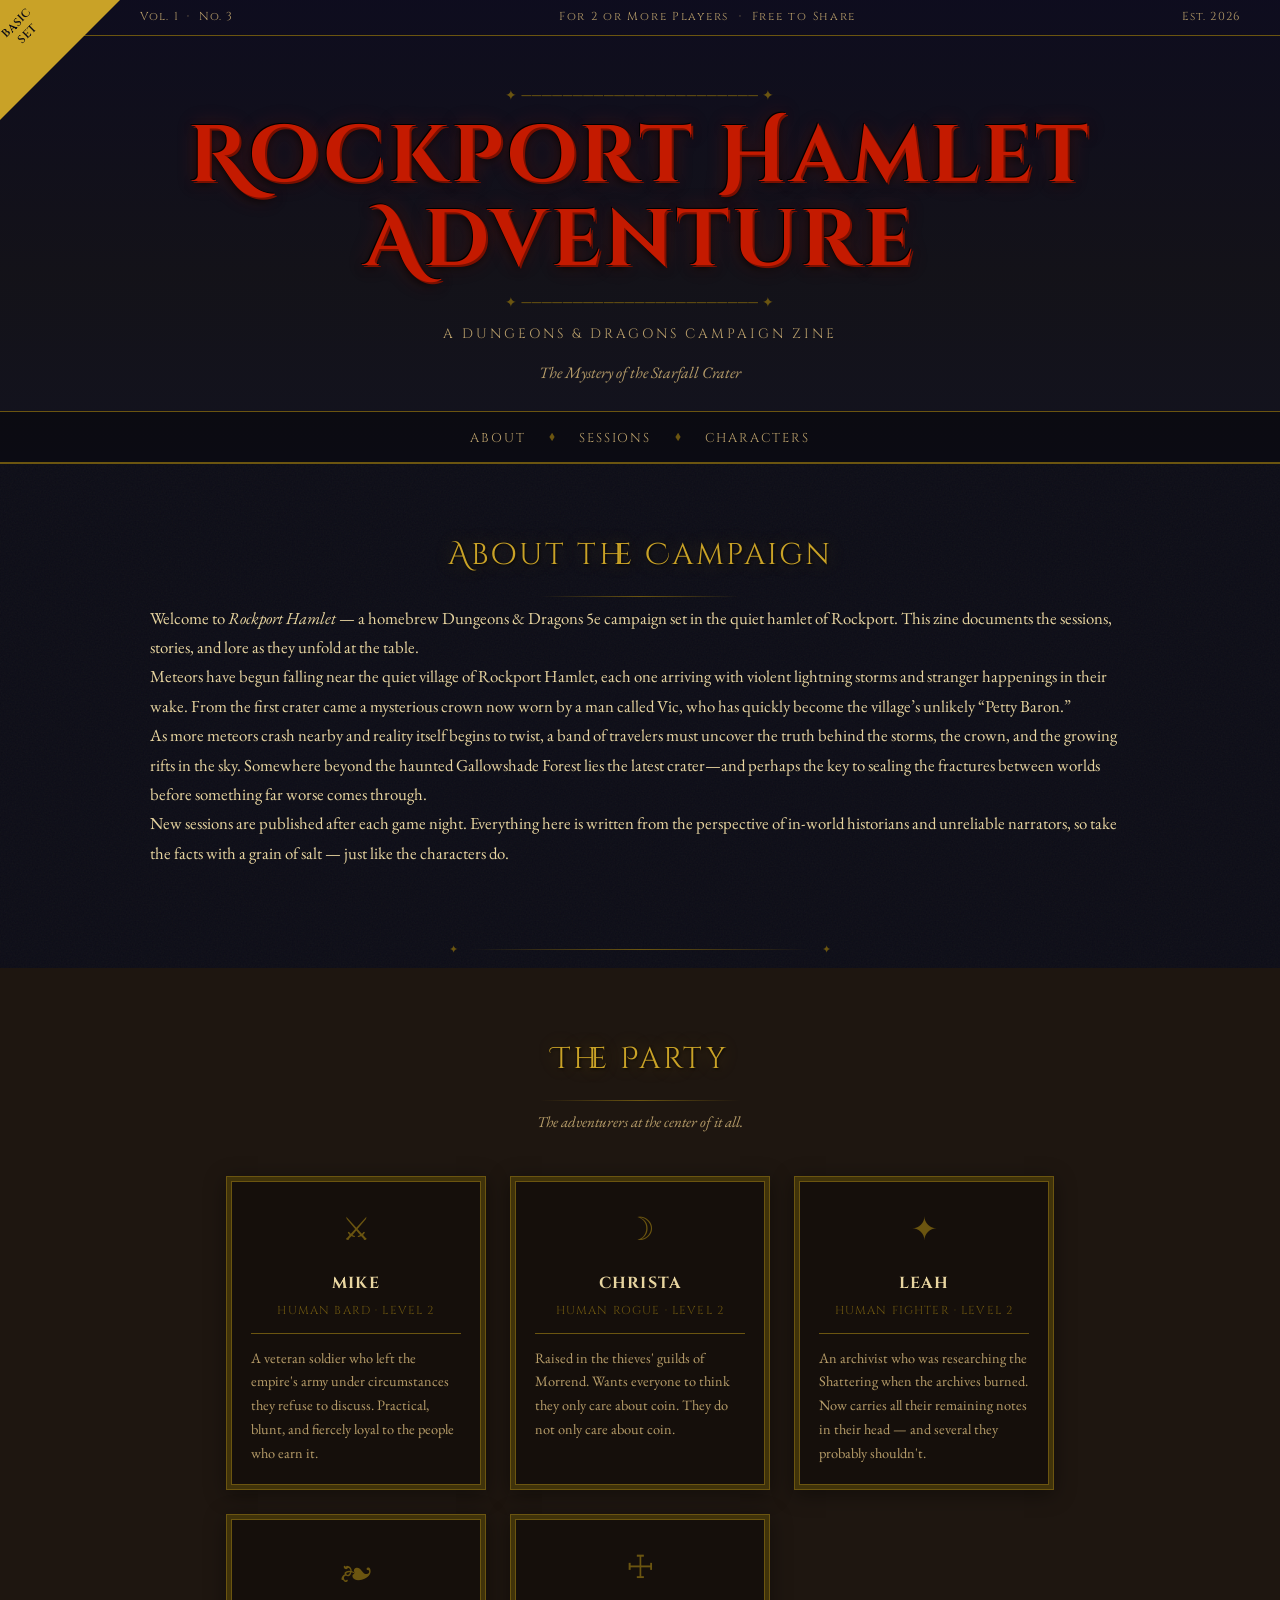
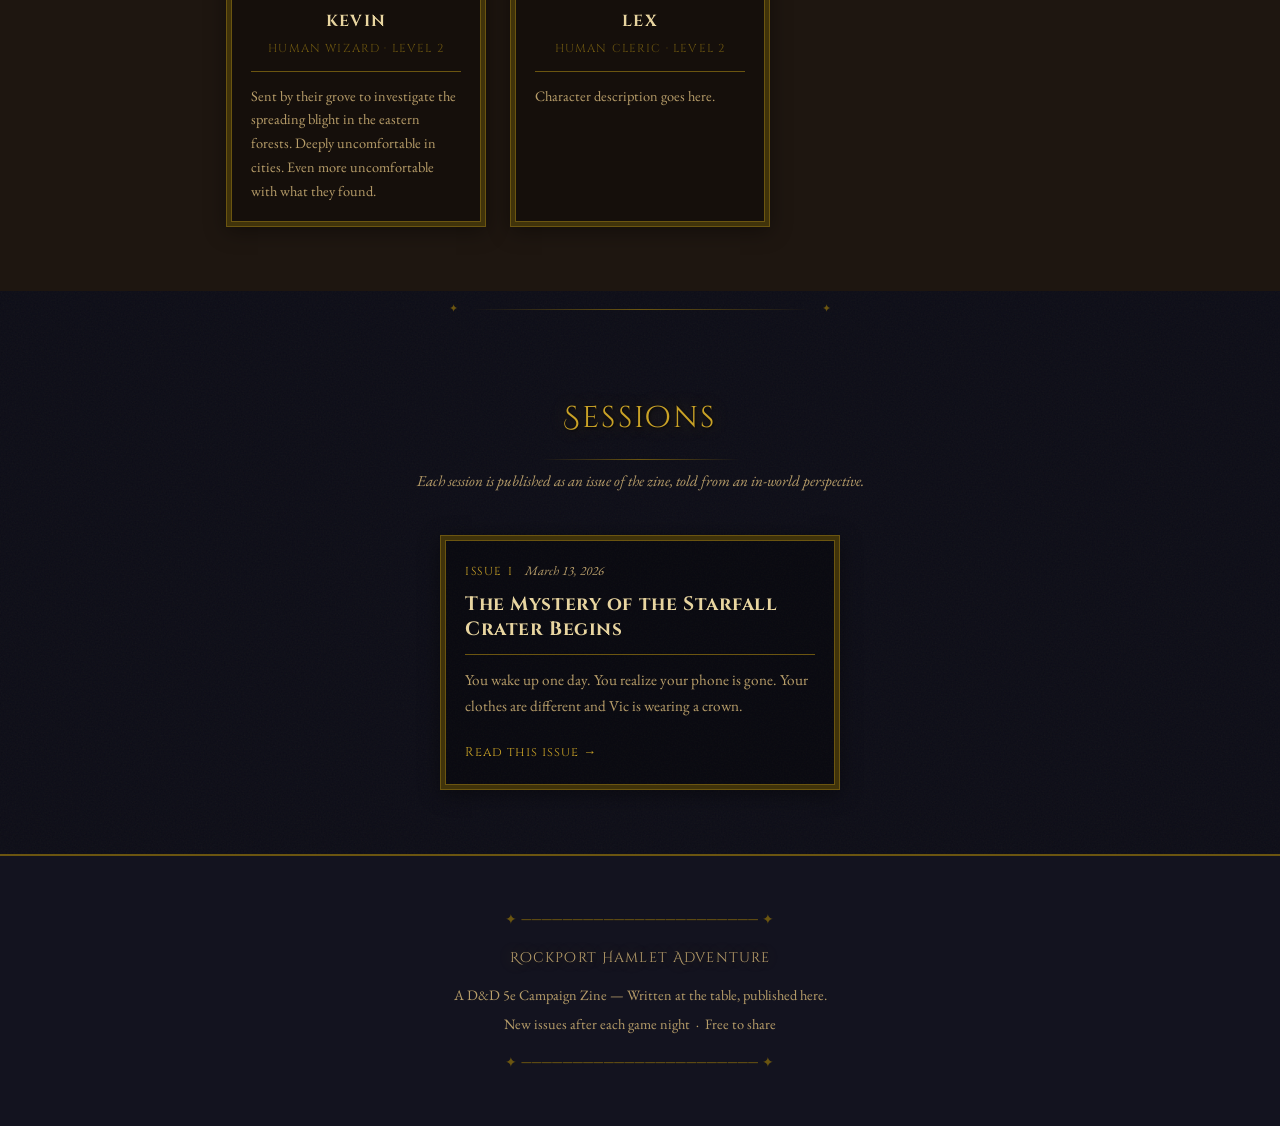
==== index.html @ 9b8cdf75 "Initial commit — Rockport Hamlet Adventure zine site Co-Authored-By: Claude Sonnet 4.6 <noreply@anth" ====
<!DOCTYPE html>
<html lang="en">
<head>
  <meta charset="UTF-8" />
  <meta name="viewport" content="width=device-width, initial-scale=1.0" />
  <title>Rockport Hamlet Adventure</title>
  <link rel="preconnect" href="https://fonts.googleapis.com" />
  <link rel="preconnect" href="https://fonts.gstatic.com" crossorigin />
  <link href="https://fonts.googleapis.com/css2?family=Cinzel+Decorative:wght@400;700;900&family=Cinzel:wght@400;600&family=EB+Garamond:ital,wght@0,400;0,500;1,400&display=swap" rel="stylesheet" />
  <link rel="stylesheet" href="style.css" />
</head>
<body>

  <!-- ── MASTHEAD ─────────────────────────────────────── -->
  <header class="masthead" id="top">

    <div class="masthead-corner-banner">
      <span>Basic<br>Set</span>
    </div>

    <div class="masthead-topbar">
      <span>Vol. 1 &nbsp;·&nbsp; No. 3</span>
      <span class="topbar-center">For 2 or More Players &nbsp;·&nbsp; Free to Share</span>
      <span>Est. 2026</span>
    </div>

    <div class="masthead-title-wrap">
      <div class="masthead-ornament">✦ ─────────────────────── ✦</div>
      <h1 class="masthead-title">Rockport Hamlet Adventure</h1>
      <div class="masthead-ornament">✦ ─────────────────────── ✦</div>
      <p class="masthead-sub">A Dungeons &amp; Dragons Campaign Zine</p>
      <p class="masthead-tagline"><em>The Mystery of the Starfall Crater</em></p>
    </div>

    <nav class="masthead-nav" aria-label="Main navigation">
      <ul>
        <li><a href="#about">About</a></li>
        <li class="nav-sep" aria-hidden="true">◆</li>
        <li><a href="#sessions">Sessions</a></li>
        <li class="nav-sep" aria-hidden="true">◆</li>
        <li><a href="#characters">Characters</a></li>
      </ul>
      <button class="nav-toggle" aria-label="Toggle menu" aria-expanded="false">☰ Menu</button>
    </nav>

  </header>

  <!-- ── ABOUT ─────────────────────────────────────────── -->
  <section id="about" class="section">
    <div class="container section-inner">
      <h2 class="section-title">About the Campaign</h2>
      <div class=”about-grid”>
        <div class=”about-text”>
          <p>Welcome to <em>Rockport Hamlet</em> — a homebrew Dungeons &amp; Dragons 5e campaign set in the quiet hamlet of Rockport. This zine documents the sessions, stories, and lore as they unfold at the table.</p>
          <p>Meteors have begun falling near the quiet village of Rockport Hamlet, each one arriving with violent lightning storms and stranger happenings in their wake. From the first crater came a mysterious crown now worn by a man called Vic, who has quickly become the village’s unlikely “Petty Baron.”</p>
          <p>As more meteors crash nearby and reality itself begins to twist, a band of travelers must uncover the truth behind the storms, the crown, and the growing rifts in the sky. Somewhere beyond the haunted Gallowshade Forest lies the latest crater—and perhaps the key to sealing the fractures between worlds before something far worse comes through.</p>
          <p>New sessions are published after each game night. Everything here is written from the perspective of in-world historians and unreliable narrators, so take the facts with a grain of salt — just like the characters do.</p>
        </div>
      </div>
    </div>
  </section>

  <div class="section-divider">
    <span>✦</span>
    <span class="divider-line"></span>
    <span>✦</span>
  </div>

  <!-- ── CHARACTERS ─────────────────────────────────────── -->
  <section id="characters" class="section section--alt">
    <div class="container section-inner">
      <h2 class="section-title">The Party</h2>
      <p class="section-subtitle">The adventurers at the center of it all.</p>
      <div class="characters-grid">

        <div class="character-card">
          <div class="card-inner">
            <div class="character-avatar" aria-hidden="true">⚔</div>
            <h3>Mike</h3>
            <p class="character-class">Human Bard · Level 2</p>
            <div class="card-rule"></div>
            <p>A veteran soldier who left the empire's army under circumstances they refuse to discuss. Practical, blunt, and fiercely loyal to the people who earn it.</p>
          </div>
        </div>

        <div class="character-card">
          <div class="card-inner">
            <div class="character-avatar" aria-hidden="true">☽</div>
            <h3>Christa</h3>
            <p class="character-class">Human Rogue · Level 2</p>
            <div class="card-rule"></div>
            <p>Raised in the thieves' guilds of Morrend. Wants everyone to think they only care about coin. They do not only care about coin.</p>
          </div>
        </div>

        <div class="character-card">
          <div class="card-inner">
            <div class="character-avatar" aria-hidden="true">✦</div>
            <h3>Leah</h3>
            <p class="character-class">Human Fighter · Level 2</p>
            <div class="card-rule"></div>
            <p>An archivist who was researching the Shattering when the archives burned. Now carries all their remaining notes in their head — and several they probably shouldn't.</p>
          </div>
        </div>

        <div class="character-card">
          <div class="card-inner">
            <div class="character-avatar" aria-hidden="true">❧</div>
            <h3>Kevin</h3>
            <p class="character-class">Human Wizard · Level 2</p>
            <div class="card-rule"></div>
            <p>Sent by their grove to investigate the spreading blight in the eastern forests. Deeply uncomfortable in cities. Even more uncomfortable with what they found.</p>
          </div>
        </div>

        <div class="character-card">
          <div class="card-inner">
            <div class="character-avatar" aria-hidden="true">☩</div>
            <h3>Lex</h3>
            <p class="character-class">Human Cleric · Level 2</p>
            <div class="card-rule"></div>
            <p>Character description goes here.</p>
          </div>
        </div>

      </div>
    </div>
  </section>

  <div class="section-divider">
    <span>✦</span>
    <span class="divider-line"></span>
    <span>✦</span>
  </div>

  <!-- ── SESSIONS ─────────────────────────────────────── -->
  <section id="sessions" class="section">
    <div class="container section-inner">
      <h2 class="section-title">Sessions</h2>
      <p class="section-subtitle">Each session is published as an issue of the zine, told from an in-world perspective.</p>

      <div class="sessions-grid">

        <article class="session-card" id="session-1">
          <div class="card-inner">
            <div class="session-meta">
              <span class="issue-badge">Issue I</span>
              <time datetime="2026-03-13">March 13, 2026</time>
            </div>
            <h3><a href="session-1.html">The Mystery of the Starfall Crater Begins</a></h3>
            <div class="card-rule"></div>
            <p>You wake up one day. You realize your phone is gone. Your clothes are different and Vic is wearing a crown.</p>
            <a href="session-1.html" class="session-link">Read this issue →</a>
          </div>
        </article>

      </div>
    </div>
  </section>

  <!-- ── FOOTER ─────────────────────────────────────────── -->
  <footer class="site-footer">
    <div class="container">
      <div class="footer-ornament">✦ ─────────────────────── ✦</div>
      <p class="footer-title">Rockport Hamlet Adventure</p>
      <p>A D&amp;D 5e Campaign Zine &mdash; Written at the table, published here.</p>
      <p class="footer-sub">New issues after each game night &nbsp;·&nbsp; Free to share</p>
      <div class="footer-ornament">✦ ─────────────────────── ✦</div>
    </div>
  </footer>

  <script src="script.js"></script>
</body>
</html>
---- style.css ----
/* ── TOKENS ────────────────────────────────────────────── */
:root {
  /* Dungeon palette — drawn from the TSR box art */
  --dungeon:       #0c0c16;   /* deep cave black-blue */
  --dungeon-mid:   #13131f;   /* stone walls */
  --dungeon-lit:   #1c1c30;   /* torchlit stone */
  --dungeon-warm:  #1e1610;   /* warm stone near fire */

  --parchment:     #e8d5a0;   /* aged text */
  --parchment-dim: #b89e6a;   /* faded parchment */

  --gold:          #c9a227;   /* treasure gold */
  --gold-bright:   #f0d060;   /* bright gold highlight */
  --gold-dim:      #6b5510;   /* dark gold for borders */

  --red:           #c41a00;   /* dragon red — title color */
  --red-bright:    #e83010;   /* brighter red */
  --red-dim:       #7a1000;   /* dark red */

  --steel:         #7a8fa8;   /* knight armor blue-grey */
  --stone:         #3a3a50;   /* stone grey */

  --font-display: 'Cinzel Decorative', 'Palatino Linotype', serif;
  --font-heading: 'Cinzel', 'Palatino Linotype', serif;
  --font-body:    'EB Garamond', 'Palatino Linotype', serif;

  --max-width: 1060px;
  --nav-height: 46px;

  /* Gold border shorthand */
  --border-gold: 1px solid var(--gold-dim);
}

/* ── RESET ─────────────────────────────────────────────── */
*, *::before, *::after { box-sizing: border-box; margin: 0; padding: 0; }

html {
  scroll-behavior: smooth;
  scroll-padding-top: calc(var(--nav-height) + 8px);
}

body {
  font-family: var(--font-body);
  font-size: 1.05rem;
  line-height: 1.75;
  color: var(--parchment);
  background-color: var(--dungeon);
  /* Subtle stone texture */
  background-image: url("data:image/svg+xml,%3Csvg xmlns='http://www.w3.org/2000/svg' width='400' height='400'%3E%3Cfilter id='n'%3E%3CfeTurbulence type='fractalNoise' baseFrequency='0.65' numOctaves='4' stitchTiles='stitch'/%3E%3C/filter%3E%3Crect width='400' height='400' filter='url(%23n)' opacity='0.04'/%3E%3C/svg%3E");
}

a { color: var(--gold); text-decoration: none; }
a:hover { color: var(--gold-bright); text-decoration: underline; }

em { font-style: italic; color: inherit; }

/* ── UTILITIES ─────────────────────────────────────────── */
.container {
  max-width: var(--max-width);
  margin-inline: auto;
  padding-inline: clamp(1rem, 5vw, 2.5rem);
}

/* ── MASTHEAD ──────────────────────────────────────────── */
.masthead {
  background: var(--dungeon-mid);
  border-bottom: 2px solid var(--gold-dim);
  position: relative;
  overflow: hidden;
}

/* Stone gradient overlay at the top */
.masthead::before {
  content: '';
  position: absolute;
  inset: 0;
  background: linear-gradient(180deg,
    rgba(12, 10, 30, 0.7) 0%,
    rgba(20, 16, 10, 0.3) 60%,
    transparent 100%);
  pointer-events: none;
}

/* ── Corner banner — "Basic Set" diagonal ──────────────── */
.masthead-corner-banner {
  position: absolute;
  top: 0;
  left: 0;
  width: 120px;
  height: 120px;
  overflow: hidden;
  z-index: 10;
}

.masthead-corner-banner::before {
  content: '';
  position: absolute;
  top: 0; left: 0;
  width: 0; height: 0;
  border-style: solid;
  border-width: 120px 120px 0 0;
  border-color: var(--gold) transparent transparent transparent;
}

.masthead-corner-banner span {
  position: absolute;
  top: 14px;
  left: 4px;
  font-family: var(--font-heading);
  font-size: 0.7rem;
  font-weight: 600;
  letter-spacing: 0.05em;
  color: var(--dungeon);
  transform: rotate(-45deg);
  transform-origin: center center;
  text-align: center;
  line-height: 1.3;
  white-space: nowrap;
  text-transform: uppercase;
}

/* ── Top info bar ──────────────────────────────────────── */
.masthead-topbar {
  display: flex;
  justify-content: space-between;
  align-items: center;
  padding: 0.45rem clamp(1rem, 5vw, 2.5rem) 0.45rem 140px;
  font-family: var(--font-heading);
  font-size: 0.72rem;
  letter-spacing: 0.1em;
  color: var(--parchment-dim);
  border-bottom: 1px solid var(--gold-dim);
  position: relative;
  z-index: 2;
}

.topbar-center { letter-spacing: 0.15em; }

/* ── Big title ─────────────────────────────────────────── */
.masthead-title-wrap {
  text-align: center;
  padding: 2.5rem clamp(1rem, 5vw, 2.5rem) 1.5rem;
  position: relative;
  z-index: 2;
}

.masthead-ornament {
  font-size: 0.85rem;
  letter-spacing: 0.05em;
  color: var(--gold-dim);
  margin: 0.5rem 0;
  user-select: none;
}

.masthead-title {
  font-family: var(--font-display);
  font-size: clamp(2.4rem, 7vw, 5rem);
  font-weight: 700;
  line-height: 1.05;
  letter-spacing: 0.04em;

  /* The red + gold shadow from the box art */
  color: var(--red);
  text-shadow:
    2px 2px 0px var(--red-dim),
    -1px -1px 0px #000,
     0   3px 8px rgba(0,0,0,0.8),
     0   0  20px rgba(180, 30, 0, 0.3);

  margin: 0.4rem 0;
}

.masthead-sub {
  font-family: var(--font-heading);
  font-size: 0.85rem;
  letter-spacing: 0.22em;
  text-transform: uppercase;
  color: var(--parchment-dim);
  margin-top: 0.5rem;
}

.masthead-tagline {
  font-family: var(--font-body);
  font-size: 1rem;
  color: var(--parchment-dim);
  font-style: italic;
  margin-top: 0.75rem;
  max-width: 580px;
  margin-inline: auto;
}

/* ── Nav strip ─────────────────────────────────────────── */
.masthead-nav {
  background: rgba(0,0,0,0.4);
  border-top: 1px solid var(--gold-dim);
  padding: 0.65rem clamp(1rem, 5vw, 2.5rem);
  position: relative;
  z-index: 2;
}

.masthead-nav ul {
  list-style: none;
  display: flex;
  justify-content: center;
  align-items: center;
  gap: 0.5rem 1.5rem;
  flex-wrap: wrap;
}

.masthead-nav a {
  font-family: var(--font-heading);
  font-size: 0.8rem;
  letter-spacing: 0.14em;
  text-transform: uppercase;
  color: var(--parchment-dim);
  text-decoration: none;
  transition: color 0.15s;
}
.masthead-nav a:hover { color: var(--gold-bright); text-decoration: none; }

.nav-sep { color: var(--gold-dim); font-size: 0.55rem; pointer-events: none; }

.nav-toggle {
  display: none;
  background: none;
  border: 1px solid var(--gold-dim);
  color: var(--parchment-dim);
  font-family: var(--font-heading);
  font-size: 0.8rem;
  letter-spacing: 0.08em;
  padding: 0.3rem 0.75rem;
  cursor: pointer;
  transition: color 0.15s, border-color 0.15s;
}
.nav-toggle:hover { color: var(--gold-bright); border-color: var(--gold); }

/* ── SECTION DIVIDER ───────────────────────────────────── */
.section-divider {
  display: flex;
  align-items: center;
  justify-content: center;
  gap: 0.75rem;
  padding: 0.5rem 0;
  color: var(--gold-dim);
  font-size: 0.7rem;
}

.divider-line {
  display: block;
  flex: 1;
  max-width: 340px;
  height: 1px;
  background: linear-gradient(90deg, transparent, var(--gold-dim), transparent);
}

/* ── SECTIONS ──────────────────────────────────────────── */
.section { padding: 4rem 0; }

.section--alt { background: var(--dungeon-warm); }

.section-title {
  font-family: var(--font-display);
  font-size: clamp(1.3rem, 3vw, 1.9rem);
  font-weight: 400;
  letter-spacing: 0.08em;
  text-align: center;
  color: var(--gold);
  text-shadow: 0 0 20px rgba(201, 162, 39, 0.3), 1px 1px 3px rgba(0,0,0,0.8);
  margin-bottom: 0.4rem;
  padding-bottom: 1rem;
  position: relative;
}

.section-title::after {
  content: '';
  position: absolute;
  bottom: 0;
  left: 50%;
  transform: translateX(-50%);
  width: 200px;
  height: 1px;
  background: linear-gradient(90deg, transparent, var(--gold-dim), transparent);
}

.section-subtitle {
  text-align: center;
  font-size: 0.95rem;
  color: var(--parchment-dim);
  font-style: italic;
  margin-bottom: 2.5rem;
  margin-top: 0.5rem;
}

/* ── CARD SHARED ───────────────────────────────────────── */
.card-inner {
  height: 100%;
}

.card-rule {
  border: none;
  border-top: 1px solid var(--gold-dim);
  margin: 0.75rem 0;
}

/* ── ABOUT ─────────────────────────────────────────────── */
.about-grid {
  max-width: 720px;
  margin-inline: auto;
}

.about-text p {
  font-size: 1rem;
  margin-bottom: 1rem;
  color: var(--parchment);
}

.about-meta {
  display: flex;
  flex-wrap: wrap;
  gap: 0.6rem 2rem;
  margin-top: 1.5rem;
  padding-top: 1rem;
  border-top: 1px solid var(--gold-dim);
}

.meta-item { display: flex; flex-direction: column; gap: 0.1rem; }

.meta-label {
  font-family: var(--font-heading);
  font-size: 0.68rem;
  letter-spacing: 0.12em;
  text-transform: uppercase;
  color: var(--gold-dim);
}

.meta-value {
  font-size: 0.9rem;
  font-weight: 500;
  color: var(--parchment);
}

/* Sidebar */
.about-sidebar {
  border: 1px solid var(--gold-dim);
  padding: 1.5rem;
  background: rgba(0,0,0,0.25);
  position: relative;
  /* Inner inset frame */
  box-shadow: inset 0 0 0 4px rgba(0,0,0,0.4), inset 0 0 0 5px var(--gold-dim);
}

.about-sidebar h3 {
  font-family: var(--font-heading);
  font-size: 0.75rem;
  letter-spacing: 0.2em;
  text-transform: uppercase;
  color: var(--gold);
  text-align: center;
  margin-bottom: 1rem;
}

.issue-list { list-style: none; }

.issue-list li {
  border-bottom: 1px solid rgba(107,85,16,0.4);
}
.issue-list li:last-child { border-bottom: none; }

.issue-list a {
  display: block;
  font-size: 0.875rem;
  padding: 0.45rem 0;
  color: var(--parchment-dim);
  text-decoration: none;
  transition: color 0.15s, padding-left 0.15s;
}
.issue-list a:hover { color: var(--gold-bright); padding-left: 0.3rem; }

.sidebar-stamp {
  display: block;
  border: 2px solid var(--red);
  color: var(--red);
  font-family: var(--font-heading);
  font-size: 0.75rem;
  letter-spacing: 0.2em;
  text-transform: uppercase;
  text-align: center;
  padding: 0.4rem 0.5rem;
  margin-top: 1.25rem;
  transform: rotate(-3deg);
  line-height: 1.4;
  text-shadow: 0 0 8px rgba(196,26,0,0.4);
  box-shadow: 0 0 6px rgba(196,26,0,0.15), inset 0 0 6px rgba(196,26,0,0.05);
}

/* ── SESSIONS ──────────────────────────────────────────── */
.sessions-grid {
  display: grid;
  grid-template-columns: repeat(auto-fit, minmax(270px, 400px));
  justify-content: center;
  gap: 1.5rem;
}

.session-card {
  border: 1px solid var(--gold-dim);
  padding: 1.5rem;
  background: rgba(0,0,0,0.3);
  box-shadow:
    inset 0 0 0 4px rgba(0,0,0,0.4),
    inset 0 0 0 5px var(--gold-dim),
    0 4px 20px rgba(0,0,0,0.4);
  transition: box-shadow 0.2s, transform 0.2s;
}

.session-card:hover {
  box-shadow:
    inset 0 0 0 4px rgba(0,0,0,0.4),
    inset 0 0 0 5px var(--gold-dim),
    0 6px 30px rgba(0,0,0,0.6),
    0 0 20px rgba(201,162,39,0.08);
  transform: translateY(-2px);
}

.session-card--featured {
  grid-column: span 2;
  background: rgba(30,22,16,0.6);
}

.session-card--back { opacity: 0.7; }

.session-meta {
  display: flex;
  align-items: baseline;
  gap: 0.75rem;
  margin-bottom: 0.6rem;
  flex-wrap: wrap;
}

.issue-badge {
  font-family: var(--font-heading);
  font-size: 0.72rem;
  letter-spacing: 0.14em;
  text-transform: uppercase;
  color: var(--gold);
}
.issue-badge--zero { color: var(--stone); }

.session-meta time {
  font-size: 0.8rem;
  color: var(--parchment-dim);
  font-style: italic;
}

.session-card h3 {
  font-family: var(--font-heading);
  font-size: 1.2rem;
  letter-spacing: 0.03em;
  line-height: 1.3;
  color: var(--parchment);
}
.session-card h3 a { color: var(--parchment); text-decoration: none; }
.session-card h3 a:hover { color: var(--gold-bright); }

.session-card p {
  font-size: 0.95rem;
  color: var(--parchment-dim);
  margin-bottom: 1rem;
}

.session-link {
  font-family: var(--font-heading);
  font-size: 0.8rem;
  letter-spacing: 0.08em;
  color: var(--gold);
  text-decoration: none;
  transition: color 0.15s;
}
.session-link:hover { color: var(--gold-bright); }

/* ── CHARACTERS ────────────────────────────────────────── */
.characters-grid {
  display: grid;
  grid-template-columns: repeat(auto-fit, minmax(200px, 260px));
  gap: 1.5rem;
  justify-content: center;
}

.character-card {
  border: 1px solid var(--gold-dim);
  padding: 1.5rem;
  background: rgba(0,0,0,0.3);
  box-shadow:
    inset 0 0 0 4px rgba(0,0,0,0.4),
    inset 0 0 0 5px var(--gold-dim),
    0 4px 20px rgba(0,0,0,0.4);
  text-align: center;
}

.character-avatar {
  font-size: 2rem;
  margin-bottom: 0.75rem;
  color: var(--gold-dim);
  display: block;
}

.character-card h3 {
  font-family: var(--font-heading);
  font-size: 1rem;
  letter-spacing: 0.08em;
  text-transform: uppercase;
  color: var(--parchment);
  margin-bottom: 0.25rem;
}

.character-class {
  font-family: var(--font-heading);
  font-size: 0.72rem;
  letter-spacing: 0.1em;
  text-transform: uppercase;
  color: var(--gold-dim);
  margin-bottom: 0.5rem;
}

.character-card p:last-child {
  font-size: 0.9rem;
  color: var(--parchment-dim);
  text-align: left;
  line-height: 1.65;
}

/* ── LORE ──────────────────────────────────────────────── */
.lore-grid {
  display: grid;
  grid-template-columns: repeat(auto-fill, minmax(295px, 1fr));
  gap: 1.5rem;
}

.lore-entry {
  border: 1px solid var(--gold-dim);
  padding: 1.5rem;
  background: rgba(0,0,0,0.3);
  box-shadow:
    inset 0 0 0 4px rgba(0,0,0,0.4),
    inset 0 0 0 5px var(--gold-dim),
    0 4px 20px rgba(0,0,0,0.4);
}

.lore-tag {
  font-family: var(--font-heading);
  font-size: 0.68rem;
  letter-spacing: 0.15em;
  text-transform: uppercase;
  color: var(--red);
  margin-bottom: 0.3rem;
}

.lore-entry h3 {
  font-family: var(--font-heading);
  font-size: 1.05rem;
  letter-spacing: 0.06em;
  color: var(--parchment);
  margin-bottom: 0.6rem;
  padding-bottom: 0.5rem;
  border-bottom: 1px solid var(--gold-dim);
}

.lore-entry p:last-child {
  font-size: 0.95rem;
  color: var(--parchment-dim);
  line-height: 1.7;
}

/* ── FOOTER ────────────────────────────────────────────── */
.site-footer {
  background: var(--dungeon-mid);
  border-top: 2px solid var(--gold-dim);
  padding: 2.5rem 0;
  text-align: center;
}

.footer-ornament {
  font-size: 0.85rem;
  letter-spacing: 0.05em;
  color: var(--gold-dim);
  margin: 0.75rem 0;
}

.footer-title {
  font-family: var(--font-display);
  font-size: 1.5rem;
  color: var(--gold);
  text-shadow: 0 0 16px rgba(201,162,39,0.3);
  letter-spacing: 0.08em;
  margin-bottom: 0.5rem;
}

.site-footer p {
  font-size: 0.9rem;
  line-height: 2;
  color: var(--parchment-dim);
}

.footer-sub {
  font-size: 0.8rem;
  color: var(--stone);
}

/* ── SESSION PAGE ──────────────────────────────────────── */

.issue-banner {
  background: var(--dungeon-mid);
  border-bottom: 1px solid var(--gold-dim);
  padding: 0.6rem 0;
}

.issue-banner-inner {
  display: flex;
  align-items: center;
  justify-content: space-between;
  flex-wrap: wrap;
  gap: 0.5rem;
}

.back-link {
  font-family: var(--font-heading);
  font-size: 0.75rem;
  letter-spacing: 0.1em;
  text-transform: uppercase;
  color: var(--parchment-dim);
  text-decoration: none;
  transition: color 0.15s;
}
.back-link:hover { color: var(--gold-bright); text-decoration: none; }

.issue-ident {
  display: flex;
  align-items: baseline;
  gap: 0.75rem;
}

.issue-title-section {
  background: var(--dungeon-mid);
  padding: 2.5rem 0 2rem;
  text-align: center;
  border-bottom: 2px solid var(--gold-dim);
}

.issue-title {
  font-family: var(--font-display);
  font-size: clamp(1.8rem, 5vw, 3.5rem);
  font-weight: 700;
  letter-spacing: 0.04em;
  color: var(--parchment);
  text-shadow: 1px 1px 0 var(--dungeon), 0 2px 12px rgba(0,0,0,0.8);
  margin-bottom: 0.4rem;
}

.issue-subtitle {
  font-size: 1rem;
  color: var(--parchment-dim);
  margin-top: 0.3rem;
  margin-bottom: 1.25rem;
}

.issue-rule {
  width: 200px;
  height: 1px;
  background: linear-gradient(90deg, transparent, var(--gold-dim), transparent);
  margin: 0 auto;
}

/* Chapters */
.chapter { padding: 3.5rem 0; }
.chapter--alt { background: var(--dungeon-warm); }

.chapter .container { max-width: 820px; }

.chapter-title {
  font-family: var(--font-heading);
  font-size: clamp(1.1rem, 3vw, 1.5rem);
  letter-spacing: 0.1em;
  text-transform: uppercase;
  color: var(--gold);
  text-shadow: 0 0 16px rgba(201,162,39,0.25);
  margin-bottom: 1.75rem;
  padding-bottom: 0.75rem;
  border-bottom: 1px solid var(--gold-dim);
  display: flex;
  flex-direction: column;
  gap: 0.2rem;
}

.chapter-num {
  font-size: 0.65rem;
  letter-spacing: 0.22em;
  color: var(--parchment-dim);
  text-transform: uppercase;
  font-weight: 400;
}

.chapter-intro {
  color: var(--parchment-dim);
  font-style: italic;
  margin-bottom: 2rem;
  font-size: 1rem;
}

.chapter p {
  margin-bottom: 1rem;
  font-size: 1rem;
  color: var(--parchment);
  line-height: 1.8;
}

/* NPC entrance / description blocks */
.npc-entrance {
  margin: 1.5rem 0;
  padding: 0.75rem 1.25rem;
  border-left: 2px solid var(--gold-dim);
}

.npc-entrance p { margin-bottom: 0.6rem; color: var(--parchment-dim); }
.npc-entrance p:last-child { margin-bottom: 0; }

.npc-speech {
  font-style: italic;
  color: var(--parchment) !important;
}

/* NPC conversation blocks */
.npc-dialogue {
  margin: 1rem 0;
  padding: 1rem 1.25rem;
  background: rgba(0,0,0,0.2);
  border-left: 3px solid var(--gold-dim);
}

.npc-dialogue p {
  margin-bottom: 0.65rem;
  font-size: 0.95rem;
  color: var(--parchment-dim);
  line-height: 1.75;
}
.npc-dialogue p:last-child { margin-bottom: 0; }

.npc-line {
  font-style: italic;
  color: var(--parchment);
}

/* Game mechanic callout boxes */
.game-callout {
  margin: 2rem 0;
  padding: 1.25rem 1.5rem;
  background: rgba(196,26,0,0.06);
  border: 1px solid var(--red-dim);
}

.game-callout--minor {
  background: rgba(0,0,0,0.2);
  border-color: var(--stone);
}

.game-callout-label {
  font-family: var(--font-heading);
  font-size: 0.65rem;
  letter-spacing: 0.22em;
  text-transform: uppercase;
  color: var(--red);
  margin-bottom: 0.75rem;
}

.game-callout--minor .game-callout-label { color: var(--steel); }

.game-callout p {
  font-size: 0.95rem;
  color: var(--parchment-dim);
  margin-bottom: 0.5rem;
}
.game-callout p:last-child { margin-bottom: 0; }

.roll-table {
  list-style: none;
  margin: 0.75rem 0;
  display: flex;
  flex-direction: column;
  gap: 0.25rem;
}

.roll-table li {
  font-size: 0.9rem;
  color: var(--parchment-dim);
  padding: 0.35rem 0;
  border-bottom: 1px solid rgba(107,85,16,0.2);
  display: flex;
  gap: 1rem;
  align-items: baseline;
}
.roll-table li:last-child { border-bottom: none; }

.roll-range {
  font-family: var(--font-heading);
  font-size: 0.7rem;
  letter-spacing: 0.08em;
  color: var(--gold);
  white-space: nowrap;
  min-width: 80px;
  flex-shrink: 0;
}

.roll-range--nat20 { color: var(--gold-bright); }

.redacted { color: var(--stone); font-style: italic; }

.roll-result {
  margin-top: 0.75rem;
  font-size: 0.9rem;
  color: var(--parchment-dim);
  padding-top: 0.5rem;
  border-top: 1px solid var(--gold-dim);
}
.roll-result strong { color: var(--gold); }

.riddle-text {
  font-style: italic;
  font-size: 1.05rem;
  color: var(--parchment);
  text-align: center;
  margin: 0.75rem 0;
}

.riddle-answer {
  font-size: 0.9rem;
  color: var(--parchment-dim);
  margin-top: 0.5rem;
}
.riddle-answer strong { color: var(--parchment); }

/* NPC encounter blocks */
.encounter-block {
  margin: 2.5rem 0;
  border: 1px solid var(--gold-dim);
  padding: 1.5rem;
  background: rgba(0,0,0,0.2);
  box-shadow:
    inset 0 0 0 4px rgba(0,0,0,0.3),
    inset 0 0 0 5px var(--gold-dim);
}

.encounter-block--notable {
  background: rgba(30,22,16,0.5);
  border-color: var(--gold);
}

.encounter-block--mysterious {
  background: rgba(12,10,30,0.6);
  border-color: var(--stone);
  box-shadow:
    inset 0 0 0 4px rgba(0,0,0,0.4),
    inset 0 0 0 5px var(--stone),
    0 0 24px rgba(58,58,80,0.12);
}

.encounter-title {
  font-family: var(--font-heading);
  font-size: 0.95rem;
  letter-spacing: 0.12em;
  text-transform: uppercase;
  color: var(--gold);
  margin-bottom: 1rem;
  padding-bottom: 0.5rem;
  border-bottom: 1px solid var(--gold-dim);
}

.encounter-block--mysterious .encounter-title {
  color: var(--steel);
  border-color: var(--stone);
}

.encounter-block p {
  font-size: 0.95rem;
  color: var(--parchment-dim);
  margin-bottom: 0.75rem;
  line-height: 1.75;
}
.encounter-block p:last-child { margin-bottom: 0; }

.party-decision {
  margin-top: 1rem;
  text-align: center;
  color: var(--parchment-dim);
  font-size: 0.9rem;
}

/* Drinks grid */
.drinks-grid {
  display: grid;
  grid-template-columns: repeat(auto-fill, minmax(260px, 1fr));
  gap: 1.25rem;
  margin: 2rem 0;
}

.drink-card {
  border: 1px solid var(--gold-dim);
  padding: 1.25rem;
  background: rgba(0,0,0,0.3);
  box-shadow:
    inset 0 0 0 4px rgba(0,0,0,0.4),
    inset 0 0 0 5px var(--gold-dim),
    0 4px 16px rgba(0,0,0,0.35);
  display: flex;
  flex-direction: column;
  gap: 0.5rem;
}

.drink-card--bard {
  border-color: var(--gold);
  background: rgba(30,22,16,0.45);
}

.drink-header {
  display: flex;
  align-items: center;
  gap: 0.6rem;
}

.drink-icon {
  font-size: 1.3rem;
  color: var(--gold-dim);
  line-height: 1;
}

.drink-name {
  font-family: var(--font-heading);
  font-size: 0.95rem;
  letter-spacing: 0.06em;
  color: var(--parchment);
}

.drink-desc {
  font-size: 0.88rem;
  color: var(--parchment-dim);
  font-style: italic;
  line-height: 1.65;
}

.drink-effect { flex: 1; }

.drink-effect p {
  font-size: 0.88rem;
  color: var(--parchment-dim);
  line-height: 1.7;
  margin: 0;
}

.drink-footer {
  display: flex;
  justify-content: space-between;
  align-items: center;
  margin-top: 0.25rem;
  padding-top: 0.5rem;
  border-top: 1px solid var(--gold-dim);
}

.drink-class {
  font-family: var(--font-heading);
  font-size: 0.65rem;
  letter-spacing: 0.15em;
  text-transform: uppercase;
  color: var(--gold);
}

.drink-player {
  font-family: var(--font-heading);
  font-size: 0.65rem;
  letter-spacing: 0.12em;
  text-transform: uppercase;
  color: var(--parchment-dim);
}

/* Scene break */
.scene-break {
  text-align: center;
  padding: 1.75rem 0 1rem;
}

.scene-break-ornament {
  font-size: 0.85rem;
  color: var(--gold-dim);
  letter-spacing: 0.12em;
}

.session-end-note {
  text-align: center;
  color: var(--parchment-dim);
  font-size: 0.95rem;
  margin: 1.5rem 0;
}

/* Issue navigation bar */
.issue-nav {
  background: var(--dungeon-mid);
  border-top: 1px solid var(--gold-dim);
  border-bottom: 2px solid var(--gold-dim);
  padding: 1rem 0;
}

.issue-nav-inner {
  display: flex;
  justify-content: space-between;
  align-items: center;
  gap: 1rem;
}

.issue-nav-placeholder { flex: 1; }

.issue-nav-home,
.issue-nav-next {
  font-family: var(--font-heading);
  font-size: 0.78rem;
  letter-spacing: 0.08em;
  color: var(--parchment-dim);
  text-decoration: none;
  transition: color 0.15s;
  flex: 1;
}

.issue-nav-home { text-align: center; color: var(--gold-dim); }
.issue-nav-next { text-align: right; }

.issue-nav-home:hover,
.issue-nav-next:hover { color: var(--gold-bright); text-decoration: none; }

/* ── RESPONSIVE ────────────────────────────────────────── */
@media (max-width: 768px) {
  .masthead-nav ul {
    display: none;
    flex-direction: column;
    align-items: center;
    gap: 0.75rem;
    padding: 0.75rem 0;
  }
  .masthead-nav ul.is-open { display: flex; }
  .nav-sep { display: none; }
  .nav-toggle { display: block; margin: 0 auto; }

  .about-grid { grid-template-columns: 1fr; }
  .about-sidebar { order: -1; }

  .session-card--featured { grid-column: span 1; }

  .masthead-topbar { padding-left: clamp(1rem, 5vw, 2.5rem); }
  .masthead-corner-banner { display: none; }
}

@media (max-width: 480px) {
  .sessions-grid,
  .characters-grid,
  .lore-grid { grid-template-columns: 1fr; }

  .topbar-center { display: none; }
}
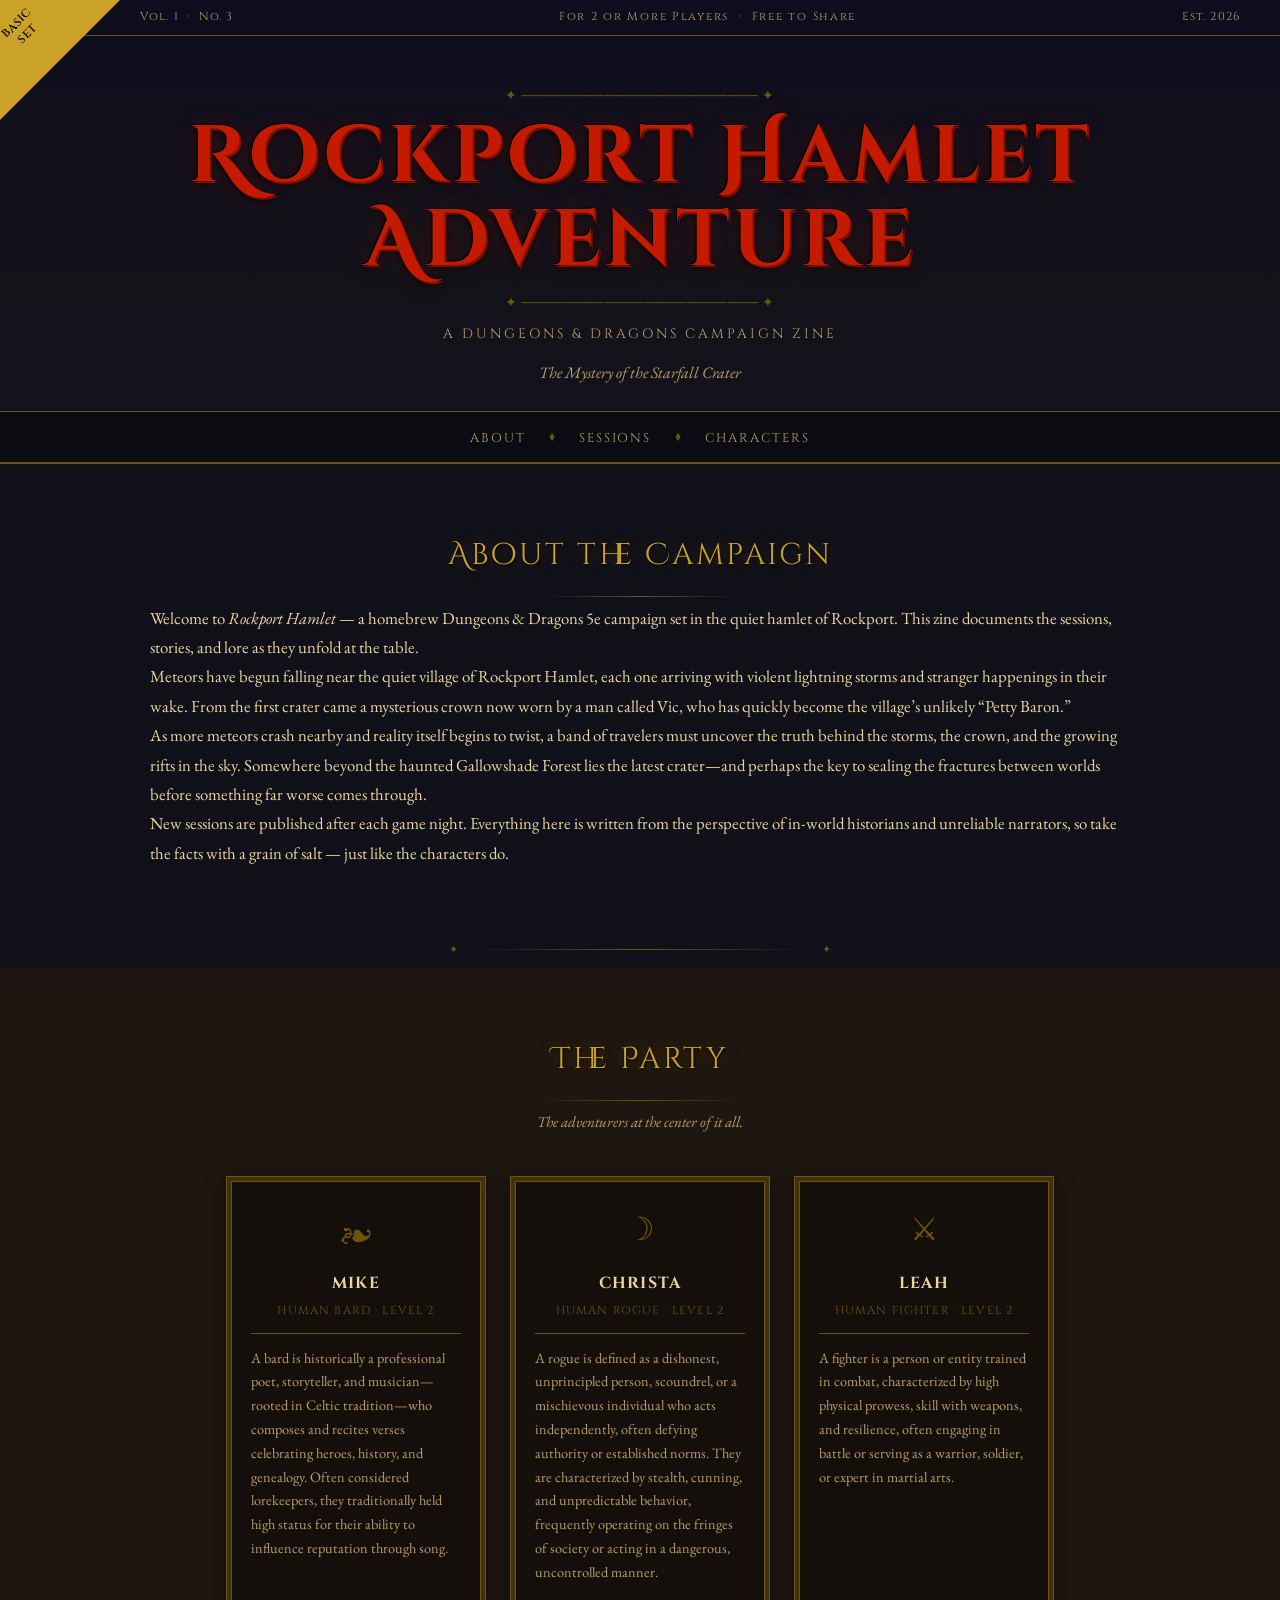
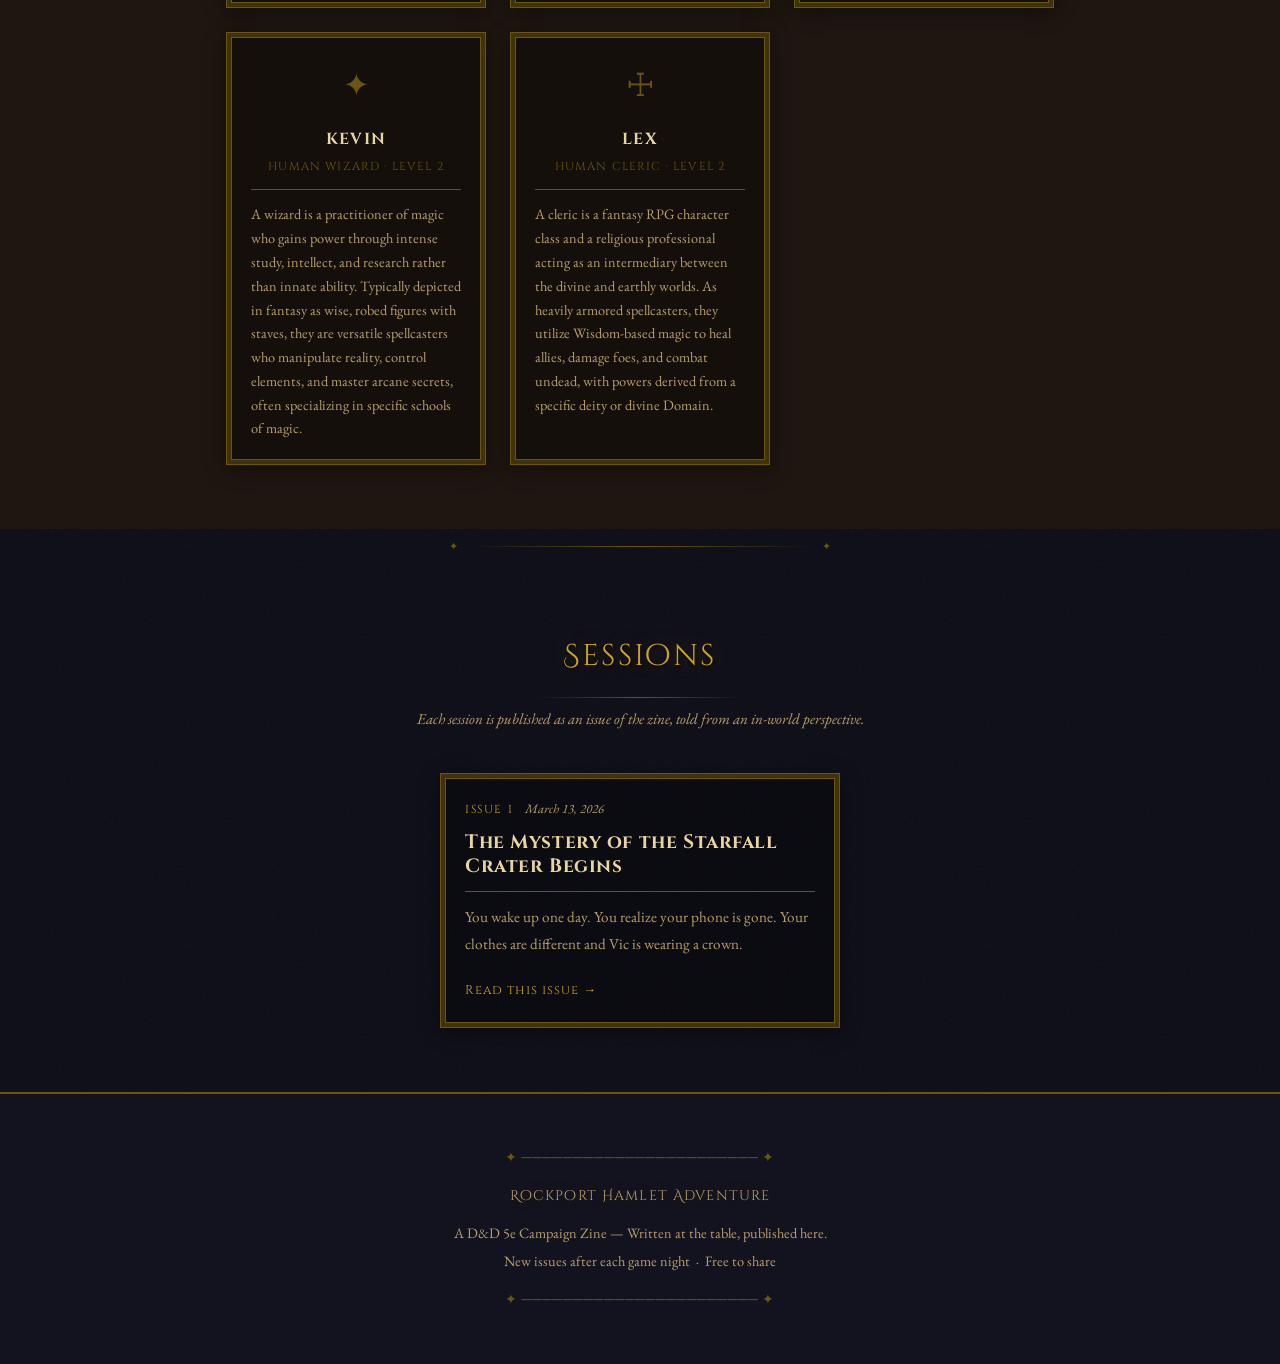
==== commit 107c3303: "Updated character sheets" ====
--- a/index.html
+++ b/index.html
@@ -75,11 +75,11 @@
 
         <div class="character-card">
           <div class="card-inner">
-            <div class="character-avatar" aria-hidden="true">⚔</div>
+            <div class="character-avatar" aria-hidden="true">❧</div>
             <h3>Mike</h3>
             <p class="character-class">Human Bard · Level 2</p>
             <div class="card-rule"></div>
-            <p>A veteran soldier who left the empire's army under circumstances they refuse to discuss. Practical, blunt, and fiercely loyal to the people who earn it.</p>
+            <p>A bard is historically a professional poet, storyteller, and musician—rooted in Celtic tradition—who composes and recites verses celebrating heroes, history, and genealogy. Often considered lorekeepers, they traditionally held high status for their ability to influence reputation through song.</p>
           </div>
         </div>
 
@@ -89,27 +89,27 @@
             <h3>Christa</h3>
             <p class="character-class">Human Rogue · Level 2</p>
             <div class="card-rule"></div>
-            <p>Raised in the thieves' guilds of Morrend. Wants everyone to think they only care about coin. They do not only care about coin.</p>
+            <p>A rogue is defined as a dishonest, unprincipled person, scoundrel, or a mischievous individual who acts independently, often defying authority or established norms. They are characterized by stealth, cunning, and unpredictable behavior, frequently operating on the fringes of society or acting in a dangerous, uncontrolled manner.</p>
+          </div>
+        </div>
+
+        <div class="character-card">
+          <div class="card-inner">
+            <div class="character-avatar" aria-hidden="true">⚔</div>
+            <h3>Leah</h3>
+            <p class="character-class">Human Fighter · Level 2</p>
+            <div class="card-rule"></div>
+            <p>A fighter is a person or entity trained in combat, characterized by high physical prowess, skill with weapons, and resilience, often engaging in battle or serving as a warrior, soldier, or expert in martial arts.</p>
           </div>
         </div>
 
         <div class="character-card">
           <div class="card-inner">
             <div class="character-avatar" aria-hidden="true">✦</div>
-            <h3>Leah</h3>
-            <p class="character-class">Human Fighter · Level 2</p>
-            <div class="card-rule"></div>
-            <p>An archivist who was researching the Shattering when the archives burned. Now carries all their remaining notes in their head — and several they probably shouldn't.</p>
-          </div>
-        </div>
-
-        <div class="character-card">
-          <div class="card-inner">
-            <div class="character-avatar" aria-hidden="true">❧</div>
             <h3>Kevin</h3>
             <p class="character-class">Human Wizard · Level 2</p>
             <div class="card-rule"></div>
-            <p>Sent by their grove to investigate the spreading blight in the eastern forests. Deeply uncomfortable in cities. Even more uncomfortable with what they found.</p>
+            <p>A wizard is a practitioner of magic who gains power through intense study, intellect, and research rather than innate ability. Typically depicted in fantasy as wise, robed figures with staves, they are versatile spellcasters who manipulate reality, control elements, and master arcane secrets, often specializing in specific schools of magic.</p>
           </div>
         </div>
 
@@ -119,7 +119,7 @@
             <h3>Lex</h3>
             <p class="character-class">Human Cleric · Level 2</p>
             <div class="card-rule"></div>
-            <p>Character description goes here.</p>
+            <p>A cleric is a fantasy RPG character class and a religious professional acting as an intermediary between the divine and earthly worlds. As heavily armored spellcasters, they utilize Wisdom-based magic to heal allies, damage foes, and combat undead, with powers derived from a specific deity or divine Domain.</p>
           </div>
         </div>
 
